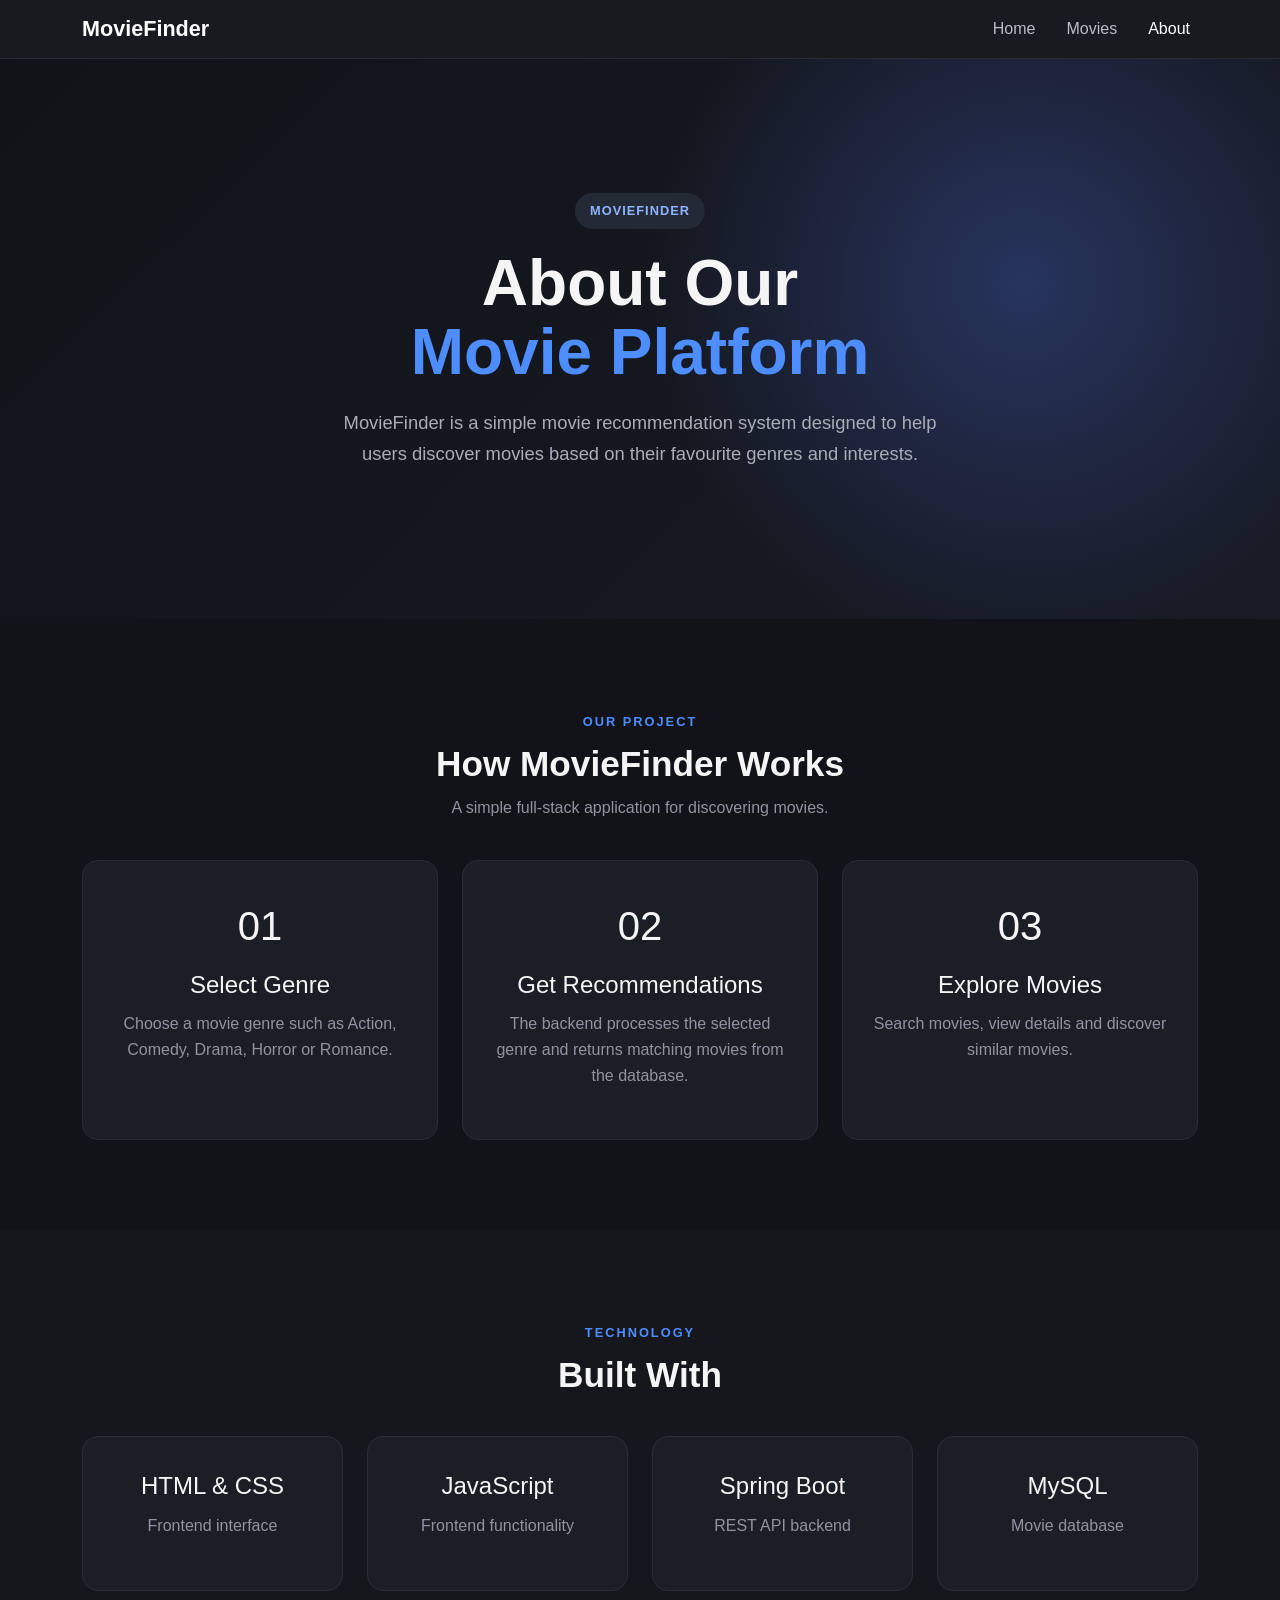
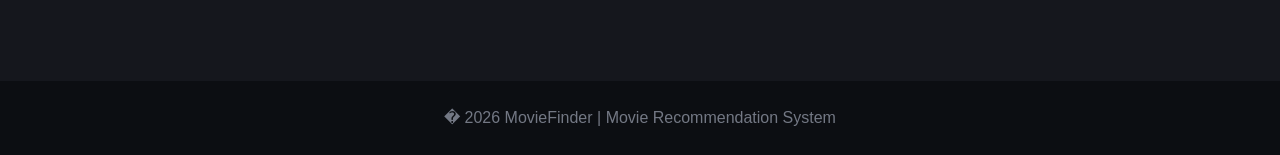
==== about.html @ cfaf7aaf "Add about page" ====
<!DOCTYPE html>
<html lang="en">
<head>
    <meta charset="UTF-8">
    <meta name="viewport" content="width=device-width, initial-scale=1.0">

    <title>About - MovieFinder</title>

    <link href="https://cdn.jsdelivr.net/npm/bootstrap@5.3.2/dist/css/bootstrap.min.css" rel="stylesheet">
    <link rel="stylesheet" href="styles.css">
</head>

<body>

<nav class="navbar navbar-expand-lg navbar-dark custom-navbar">
    <div class="container">
        <a class="navbar-brand fw-bold" href="index.html">MovieFinder</a>

        <div class="navbar-nav ms-auto">
            <a class="nav-link" href="index.html">Home</a>
            <a class="nav-link" href="movies.html">Movies</a>
            <a class="nav-link active" href="about.html">About</a>
        </div>
    </div>
</nav>

<section class="hero-section">
    <div class="container">
        <div class="hero-content mx-auto text-center">

            <span class="hero-badge">
                MOVIEFINDER
            </span>

            <h1>
                About Our<br>
                <span>Movie Platform</span>
            </h1>

            <p class="mx-auto">
                MovieFinder is a simple movie recommendation system
                designed to help users discover movies based on their
                favourite genres and interests.
            </p>

        </div>
    </div>
</section>

<section class="features-section">
    <div class="container">

        <div class="section-heading">
            <span>OUR PROJECT</span>
            <h2>How MovieFinder Works</h2>
            <p>
                A simple full-stack application for discovering movies.
            </p>
        </div>

        <div class="row g-4">

            <div class="col-md-4">
                <div class="feature-card">
                    <div class="feature-icon">01</div>
                    <h4>Select Genre</h4>
                    <p>
                        Choose a movie genre such as Action, Comedy,
                        Drama, Horror or Romance.
                    </p>
                </div>
            </div>

            <div class="col-md-4">
                <div class="feature-card">
                    <div class="feature-icon">02</div>
                    <h4>Get Recommendations</h4>
                    <p>
                        The backend processes the selected genre and
                        returns matching movies from the database.
                    </p>
                </div>
            </div>

            <div class="col-md-4">
                <div class="feature-card">
                    <div class="feature-icon">03</div>
                    <h4>Explore Movies</h4>
                    <p>
                        Search movies, view details and discover
                        similar movies.
                    </p>
                </div>
            </div>

        </div>

    </div>
</section>

<section class="recommendation-section">
    <div class="container">

        <div class="section-heading">
            <span>TECHNOLOGY</span>
            <h2>Built With</h2>
        </div>

        <div class="row g-4">

            <div class="col-md-3">
                <div class="feature-card">
                    <h4>HTML & CSS</h4>
                    <p>Frontend interface</p>
                </div>
            </div>

            <div class="col-md-3">
                <div class="feature-card">
                    <h4>JavaScript</h4>
                    <p>Frontend functionality</p>
                </div>
            </div>

            <div class="col-md-3">
                <div class="feature-card">
                    <h4>Spring Boot</h4>
                    <p>REST API backend</p>
                </div>
            </div>

            <div class="col-md-3">
                <div class="feature-card">
                    <h4>MySQL</h4>
                    <p>Movie database</p>
                </div>
            </div>

        </div>

    </div>
</section>

<footer class="footer">
    <div class="container text-center">
        <p>� 2026 MovieFinder | Movie Recommendation System</p>
    </div>
</footer>

</body>
</html>
---- styles.css ----
body {
    margin: 0;
    background: #111318;
    color: #f5f5f5;
    font-family: Arial, sans-serif;
}

.custom-navbar {
    background: #181a20;
    border-bottom: 1px solid #292c35;
}

.navbar-brand {
    font-size: 1.35rem;
}

.nav-link {
    margin-left: 15px;
    color: #b8bcc7 !important;
}

.nav-link:hover,
.nav-link.active {
    color: #ffffff !important;
}

.hero-section {
    min-height: 560px;
    display: flex;
    align-items: center;
    background:
        radial-gradient(circle at 80% 40%, #27345e 0%, transparent 35%),
        linear-gradient(135deg, #111318, #181b25);
}

.hero-content {
    max-width: 720px;
    padding: 70px 0;
}

.hero-badge {
    display: inline-block;
    padding: 8px 15px;
    border-radius: 30px;
    background: #242936;
    color: #8db5ff;
    font-size: 0.8rem;
    font-weight: bold;
    letter-spacing: 1px;
    margin-bottom: 20px;
}

.hero-content h1 {
    font-size: 4rem;
    line-height: 1.08;
    font-weight: 800;
    margin-bottom: 20px;
}

.hero-content h1 span {
    color: #4d8dff;
}

.hero-content p {
    color: #a9adb8;
    font-size: 1.15rem;
    max-width: 600px;
    line-height: 1.7;
}

.hero-buttons {
    display: flex;
    gap: 15px;
    margin-top: 30px;
}

.btn-primary {
    background: #347cff;
    border-color: #347cff;
}

.btn-primary:hover {
    background: #2568df;
    border-color: #2568df;
}

.recommendation-section {
    padding: 90px 0;
    background: #15171d;
}

.section-heading {
    text-align: center;
    margin-bottom: 40px;
}

.section-heading span {
    color: #4d8dff;
    font-size: 0.8rem;
    font-weight: bold;
    letter-spacing: 2px;
}

.section-heading h2 {
    font-size: 2.2rem;
    font-weight: 700;
    margin: 10px 0;
}

.section-heading p {
    color: #8f94a0;
}

.recommendation-box {
    background: #1e2129;
    border: 1px solid #2d313c;
    border-radius: 18px;
    padding: 30px;
}

.form-label {
    color: #c7cad2;
}

.form-select {
    background-color: #111318;
    color: white;
    border-color: #363a46;
}

.form-select:focus {
    background-color: #111318;
    color: white;
    border-color: #4d8dff;
    box-shadow: none;
}

.card {
    background: #1e2129;
    color: white;
    border: 1px solid #2d313c;
    border-radius: 14px;
    overflow: hidden;
    transition: 0.3s;
}

.card:hover {
    transform: translateY(-6px);
    border-color: #4d8dff;
}

.card-img-top {
    min-height: 280px;
    background-size: cover;
    background-position: center;
}

.card-body {
    padding: 18px;
}

.card-title {
    font-weight: 700;
}

.card-text {
    color: #9297a4;
}

.features-section {
    padding: 90px 0;
    background: #111318;
}

.feature-card {
    height: 100%;
    padding: 35px 25px;
    text-align: center;
    background: #1b1e25;
    border: 1px solid #292d37;
    border-radius: 16px;
    transition: 0.3s;
}

.feature-card:hover {
    transform: translateY(-5px);
    border-color: #4d8dff;
}

.feature-icon {
    font-size: 2.5rem;
    margin-bottom: 15px;
}

.feature-card h4 {
    margin-bottom: 12px;
}

.feature-card p {
    color: #8f94a0;
    line-height: 1.6;
}

.footer {
    padding: 25px 0;
    background: #0c0e12;
    color: #737884;
}

.footer p {
    margin: 0;
}

@media (max-width: 768px) {

    .hero-content h1 {
        font-size: 2.7rem;
    }

    .hero-section {
        min-height: auto;
    }

    .hero-buttons {
        flex-direction: column;
    }

    .recommendation-section,
    .features-section {
        padding: 60px 0;
    }
}
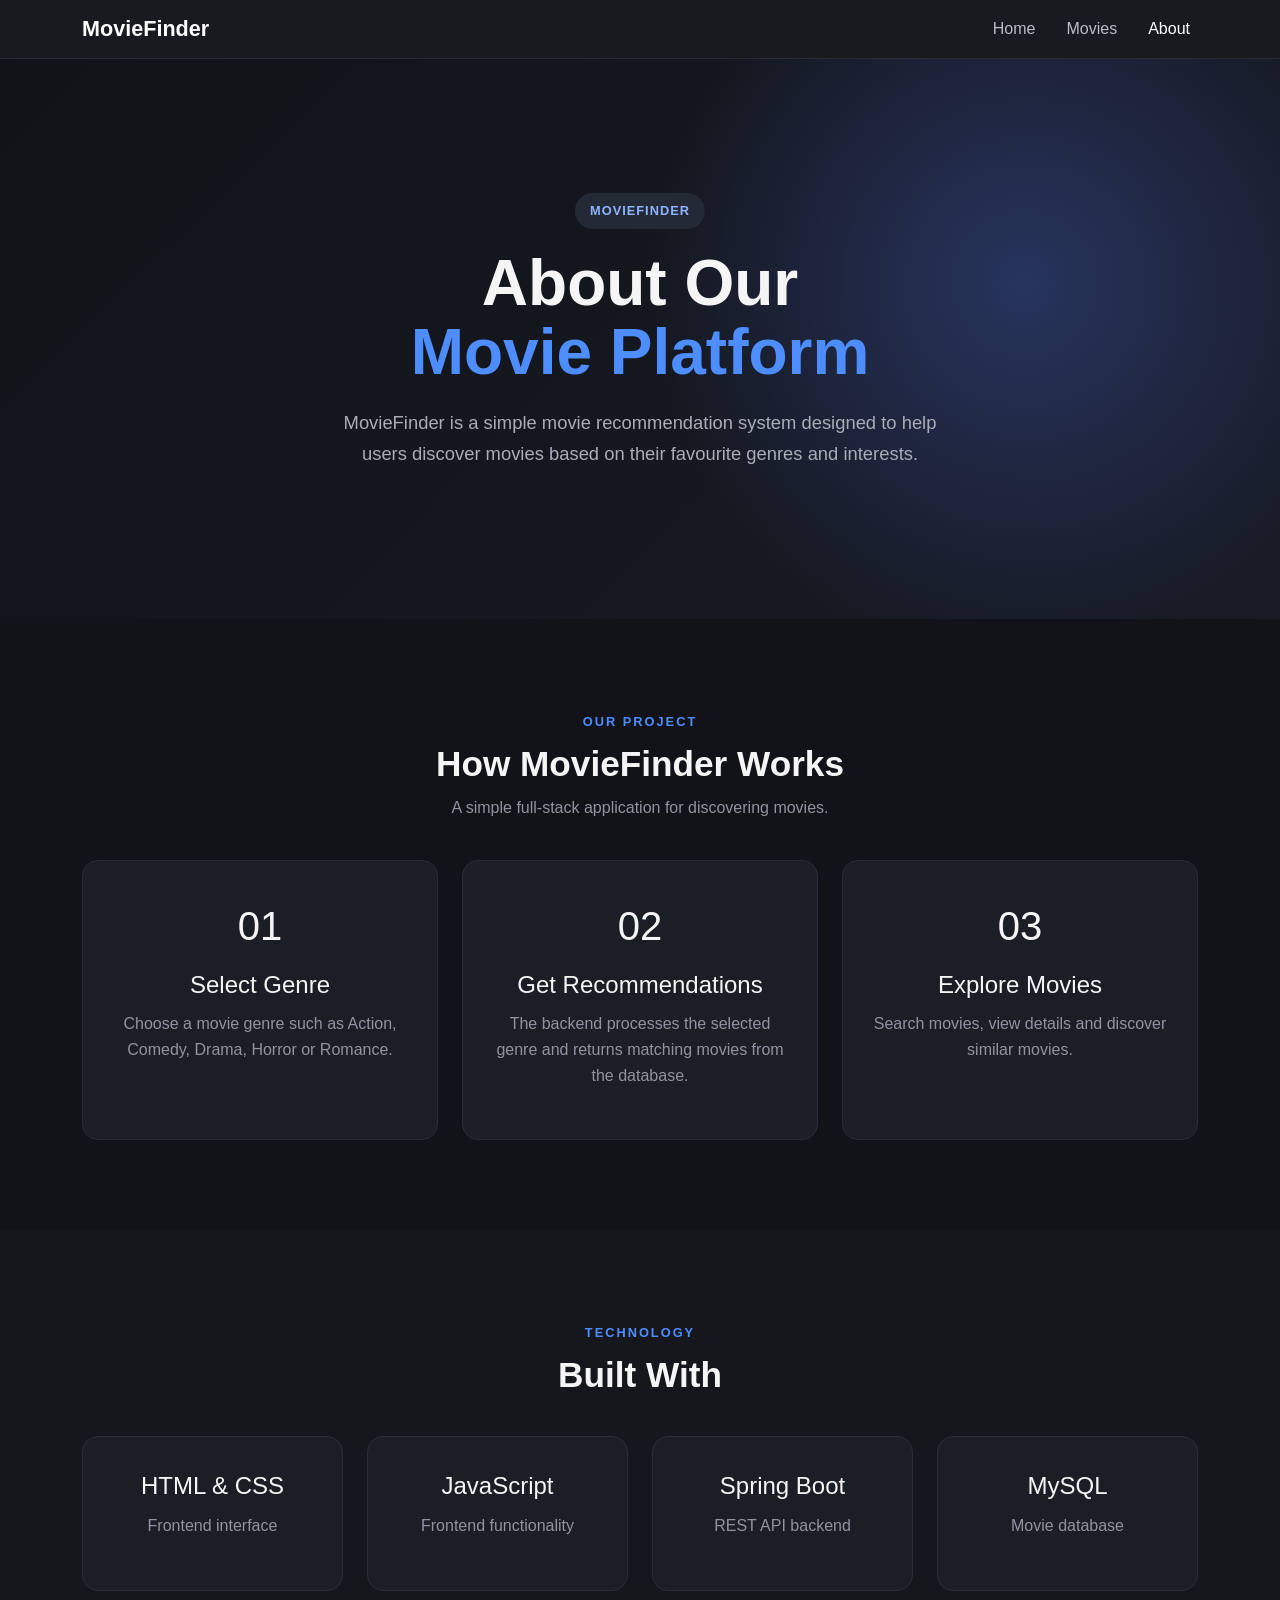
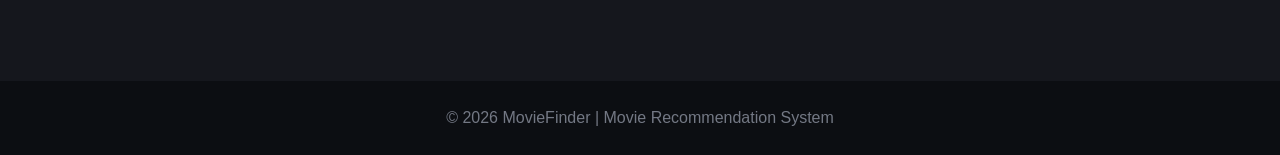
==== commit 02729f58: "Fix mojibake characters and add missing navigation - Replace corrupted • and © characters (encoding " ====
--- a/about.html
+++ b/about.html
@@ -143,9 +143,9 @@
 
 <footer class="footer">
     <div class="container text-center">
-        <p>� 2026 MovieFinder | Movie Recommendation System</p>
+        <p>&copy; 2026 MovieFinder | Movie Recommendation System</p>
     </div>
 </footer>
 
 </body>
-</html>
+</html>
